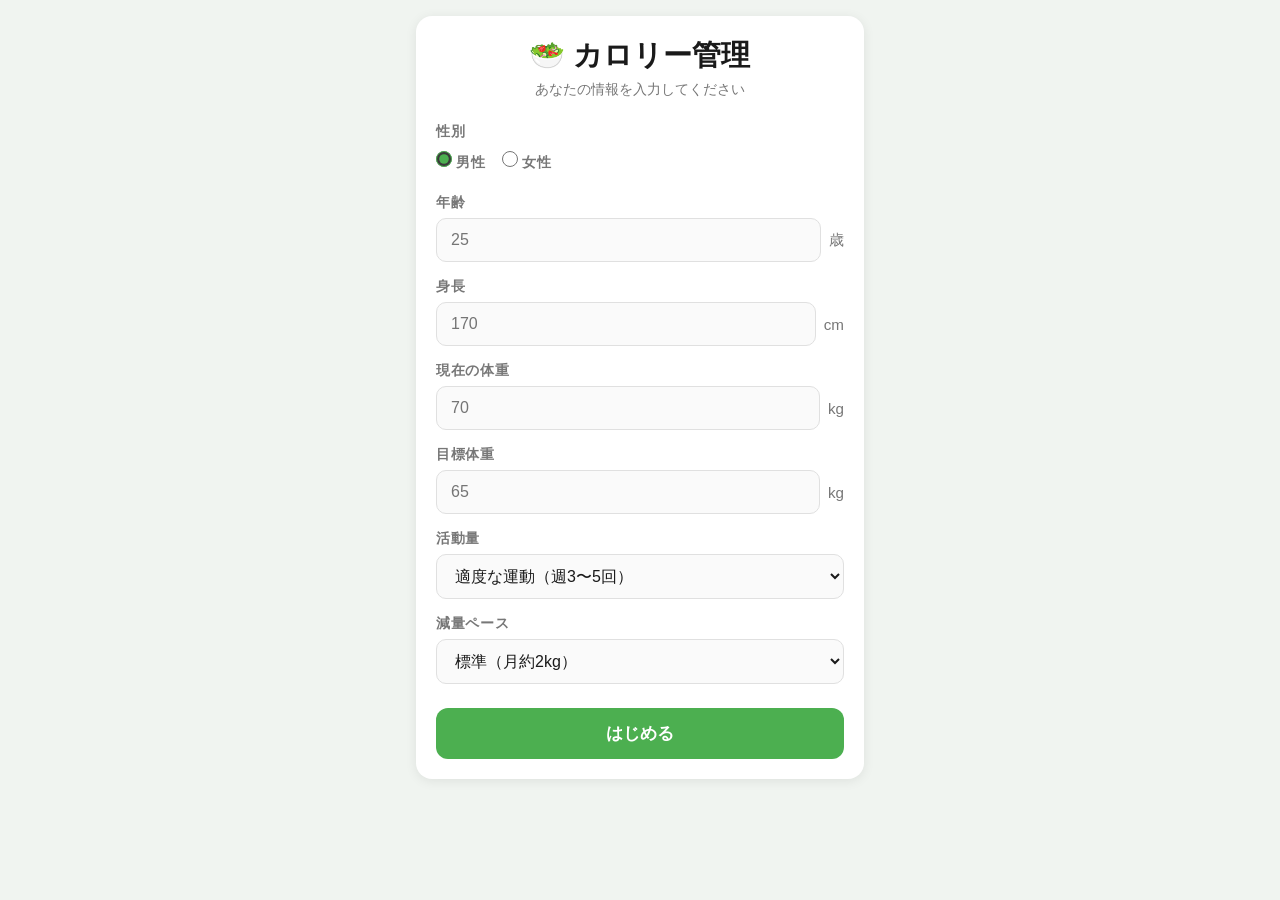
==== index.html @ c8dc1de4 "Initial commit: カロリー管理ツール Phase 1" ====
<!DOCTYPE html>
<html lang="ja">
<head>
  <meta charset="UTF-8" />
  <meta name="viewport" content="width=device-width, initial-scale=1.0" />
  <title>カロリー管理ツール | 目標体重まで賢く食べる</title>
  <meta name="description" content="身長・体重・目標を入力するだけで、今日食べていいカロリーをリアルタイム管理。PFCバランスも確認できる無料ツール。" />
  <link rel="stylesheet" href="style.css" />
</head>
<body>

  <!-- ========== プロフィール設定画面 ========== -->
  <div id="screen-profile" class="screen active">
    <div class="card">
      <h1 class="logo">🥗 カロリー管理</h1>
      <p class="sub">あなたの情報を入力してください</p>

      <div class="form-group">
        <label>性別</label>
        <div class="radio-group">
          <label class="radio-label"><input type="radio" name="gender" value="male" checked /> 男性</label>
          <label class="radio-label"><input type="radio" name="gender" value="female" /> 女性</label>
        </div>
      </div>

      <div class="form-group">
        <label for="age">年齢</label>
        <div class="input-unit"><input type="number" id="age" placeholder="25" min="10" max="100" /><span>歳</span></div>
      </div>

      <div class="form-group">
        <label for="height">身長</label>
        <div class="input-unit"><input type="number" id="height" placeholder="170" min="100" max="250" /><span>cm</span></div>
      </div>

      <div class="form-group">
        <label for="weight">現在の体重</label>
        <div class="input-unit"><input type="number" id="weight" placeholder="70" min="20" max="300" step="0.1" /><span>kg</span></div>
      </div>

      <div class="form-group">
        <label for="target-weight">目標体重</label>
        <div class="input-unit"><input type="number" id="target-weight" placeholder="65" min="20" max="300" step="0.1" /><span>kg</span></div>
      </div>

      <div class="form-group">
        <label for="activity">活動量</label>
        <select id="activity">
          <option value="1.2">ほぼ動かない（デスクワーク中心）</option>
          <option value="1.375">軽い運動（週1〜2回）</option>
          <option value="1.55" selected>適度な運動（週3〜5回）</option>
          <option value="1.725">激しい運動（週6〜7回）</option>
        </select>
      </div>

      <div class="form-group">
        <label for="loss-speed">減量ペース</label>
        <select id="loss-speed">
          <option value="250">ゆっくり（月約1kg）</option>
          <option value="500" selected>標準（月約2kg）</option>
          <option value="750">速め（月約3kg）</option>
        </select>
      </div>

      <button class="btn-primary" onclick="saveProfile()">はじめる</button>
    </div>
  </div>

  <!-- ========== メイン画面 ========== -->
  <div id="screen-main" class="screen">

    <header class="app-header">
      <h1 class="logo-small">🥗 カロリー管理</h1>
      <button class="btn-icon" onclick="showScreen('screen-profile')" title="プロフィール編集">⚙️</button>
    </header>

    <!-- 日付ナビ -->
    <div class="date-nav">
      <button onclick="changeDate(-1)">‹</button>
      <span id="display-date"></span>
      <button onclick="changeDate(1)">›</button>
    </div>

    <!-- カロリーサマリー -->
    <div class="card summary-card">
      <div class="calorie-ring-wrapper">
        <svg class="calorie-ring" viewBox="0 0 120 120">
          <circle class="ring-bg" cx="60" cy="60" r="50" />
          <circle class="ring-fill" id="ring-fill" cx="60" cy="60" r="50" />
        </svg>
        <div class="ring-text">
          <div id="remaining-kcal" class="ring-main">--</div>
          <div class="ring-label">残りkcal</div>
        </div>
      </div>

      <div class="calorie-stats">
        <div class="stat">
          <div class="stat-label">目標</div>
          <div class="stat-value" id="stat-target">--</div>
        </div>
        <div class="stat">
          <div class="stat-label">摂取済み</div>
          <div class="stat-value" id="stat-consumed">--</div>
        </div>
        <div class="stat">
          <div class="stat-label">残り</div>
          <div class="stat-value" id="stat-remaining">--</div>
        </div>
      </div>

      <div id="calorie-message" class="calorie-message"></div>
    </div>

    <!-- PFCバランス -->
    <div class="card">
      <h2 class="section-title">PFCバランス</h2>
      <div class="pfc-bars">
        <div class="pfc-item">
          <div class="pfc-label"><span class="pfc-dot protein"></span>タンパク質</div>
          <div class="pfc-bar-wrap"><div class="pfc-bar protein-bar" id="bar-p"></div></div>
          <div class="pfc-value" id="val-p">0g</div>
        </div>
        <div class="pfc-item">
          <div class="pfc-label"><span class="pfc-dot fat"></span>脂質</div>
          <div class="pfc-bar-wrap"><div class="pfc-bar fat-bar" id="bar-f"></div></div>
          <div class="pfc-value" id="val-f">0g</div>
        </div>
        <div class="pfc-item">
          <div class="pfc-label"><span class="pfc-dot carb"></span>炭水化物</div>
          <div class="pfc-bar-wrap"><div class="pfc-bar carb-bar" id="bar-c"></div></div>
          <div class="pfc-value" id="val-c">0g</div>
        </div>
      </div>
    </div>

    <!-- 目標まであと -->
    <div class="card goal-card">
      <h2 class="section-title">目標まで</h2>
      <div class="goal-stats">
        <div class="goal-item">
          <div class="goal-value" id="goal-diff">--</div>
          <div class="goal-label">あと何kg</div>
        </div>
        <div class="goal-item">
          <div class="goal-value" id="goal-days">--</div>
          <div class="goal-label">達成予想日数</div>
        </div>
        <div class="goal-item">
          <div class="goal-value" id="goal-date">--</div>
          <div class="goal-label">達成予想日</div>
        </div>
      </div>
    </div>

    <!-- 食事ログ -->
    <div class="card">
      <h2 class="section-title">今日の食事</h2>
      <div id="meal-list" class="meal-list"></div>
      <button class="btn-add" onclick="showScreen('screen-add')">＋ 食事を追加</button>
    </div>

  </div>

  <!-- ========== 食事追加画面 ========== -->
  <div id="screen-add" class="screen">
    <div class="card">
      <div class="screen-header">
        <button class="btn-back" onclick="showScreen('screen-main')">← 戻る</button>
        <h2>食事を追加</h2>
      </div>

      <div class="form-group">
        <label for="meal-name">食事名</label>
        <input type="text" id="meal-name" placeholder="例：ご飯150g、鶏むね肉100g" />
      </div>

      <div class="quick-foods">
        <p class="quick-label">よく使う食品（タップで自動入力）</p>
        <div class="quick-grid" id="quick-grid"></div>
      </div>

      <div class="form-group">
        <label for="meal-kcal">カロリー（kcal）</label>
        <input type="number" id="meal-kcal" placeholder="例：300" min="0" />
      </div>

      <div class="pfc-inputs">
        <div class="form-group">
          <label for="meal-p">タンパク質（g）</label>
          <input type="number" id="meal-p" placeholder="0" min="0" step="0.1" />
        </div>
        <div class="form-group">
          <label for="meal-f">脂質（g）</label>
          <input type="number" id="meal-f" placeholder="0" min="0" step="0.1" />
        </div>
        <div class="form-group">
          <label for="meal-c">炭水化物（g）</label>
          <input type="number" id="meal-c" placeholder="0" min="0" step="0.1" />
        </div>
      </div>

      <div class="form-group">
        <label for="meal-timing">食事タイミング</label>
        <select id="meal-timing">
          <option value="朝食">朝食</option>
          <option value="昼食" selected>昼食</option>
          <option value="夕食">夕食</option>
          <option value="間食">間食</option>
        </select>
      </div>

      <button class="btn-primary" onclick="addMeal()">追加する</button>
    </div>
  </div>

  <script src="app.js"></script>
</body>
</html>
---- style.css ----
/* ===== リセット・基本 ===== */
*, *::before, *::after { box-sizing: border-box; margin: 0; padding: 0; }

:root {
  --primary: #4CAF50;
  --primary-dark: #388E3C;
  --danger: #F44336;
  --warning: #FF9800;
  --bg: #f0f4f0;
  --card: #ffffff;
  --text: #1a1a1a;
  --muted: #777;
  --border: #e0e0e0;
  --protein: #3b82f6;
  --fat: #f59e0b;
  --carb: #10b981;
  --radius: 16px;
  --shadow: 0 2px 12px rgba(0,0,0,0.08);
}

body {
  font-family: -apple-system, BlinkMacSystemFont, 'Hiragino Sans', 'Hiragino Kaku Gothic ProN', sans-serif;
  background: var(--bg);
  color: var(--text);
  min-height: 100vh;
  padding-bottom: 40px;
}

/* ===== スクリーン切り替え ===== */
.screen { display: none; max-width: 480px; margin: 0 auto; padding: 16px; }
.screen.active { display: block; }

/* ===== カード ===== */
.card {
  background: var(--card);
  border-radius: var(--radius);
  padding: 20px;
  margin-bottom: 16px;
  box-shadow: var(--shadow);
}

/* ===== ロゴ ===== */
.logo {
  font-size: 1.8rem;
  font-weight: 700;
  text-align: center;
  margin-bottom: 4px;
}
.sub {
  text-align: center;
  color: var(--muted);
  font-size: 0.9rem;
  margin-bottom: 24px;
}
.logo-small {
  font-size: 1.2rem;
  font-weight: 700;
}

/* ===== ヘッダー ===== */
.app-header {
  display: flex;
  justify-content: space-between;
  align-items: center;
  padding: 16px 16px 0;
  max-width: 480px;
  margin: 0 auto;
}
.btn-icon {
  background: none;
  border: none;
  font-size: 1.4rem;
  cursor: pointer;
  padding: 4px;
}

/* ===== 日付ナビ ===== */
.date-nav {
  display: flex;
  justify-content: center;
  align-items: center;
  gap: 16px;
  padding: 12px 0 4px;
  font-weight: 600;
  font-size: 1rem;
}
.date-nav button {
  background: none;
  border: none;
  font-size: 1.6rem;
  cursor: pointer;
  color: var(--primary);
  line-height: 1;
  padding: 0 4px;
}

/* ===== フォーム ===== */
.form-group { margin-bottom: 16px; }
.form-group label {
  display: block;
  font-size: 0.85rem;
  font-weight: 600;
  color: var(--muted);
  margin-bottom: 6px;
  text-transform: uppercase;
  letter-spacing: 0.05em;
}
.form-group input,
.form-group select {
  width: 100%;
  padding: 12px 14px;
  border: 1.5px solid var(--border);
  border-radius: 10px;
  font-size: 1rem;
  transition: border-color 0.2s;
  background: #fafafa;
  color: var(--text);
}
.form-group input:focus,
.form-group select:focus {
  outline: none;
  border-color: var(--primary);
  background: #fff;
}
.input-unit {
  display: flex;
  align-items: center;
  gap: 8px;
}
.input-unit input { flex: 1; }
.input-unit span { color: var(--muted); font-size: 0.95rem; white-space: nowrap; }

.radio-group { display: flex; gap: 16px; padding-top: 4px; }
.radio-label {
  display: flex;
  align-items: center;
  gap: 6px;
  cursor: pointer;
  font-size: 1rem;
}
.radio-label input { accent-color: var(--primary); width: 16px; height: 16px; }

/* ===== ボタン ===== */
.btn-primary {
  width: 100%;
  padding: 14px;
  background: var(--primary);
  color: white;
  border: none;
  border-radius: 12px;
  font-size: 1.05rem;
  font-weight: 700;
  cursor: pointer;
  margin-top: 8px;
  transition: background 0.2s, transform 0.1s;
}
.btn-primary:hover { background: var(--primary-dark); }
.btn-primary:active { transform: scale(0.98); }

.btn-add {
  width: 100%;
  padding: 12px;
  background: none;
  border: 2px dashed var(--primary);
  border-radius: 12px;
  color: var(--primary);
  font-size: 1rem;
  font-weight: 600;
  cursor: pointer;
  margin-top: 8px;
  transition: background 0.2s;
}
.btn-add:hover { background: #f0faf0; }

.btn-back {
  background: none;
  border: none;
  color: var(--primary);
  font-size: 1rem;
  font-weight: 600;
  cursor: pointer;
  padding: 0;
}

/* ===== カロリーリング ===== */
.summary-card { text-align: center; }

.calorie-ring-wrapper {
  position: relative;
  width: 160px;
  height: 160px;
  margin: 0 auto 20px;
}
.calorie-ring { transform: rotate(-90deg); }
.ring-bg {
  fill: none;
  stroke: #e8f5e9;
  stroke-width: 12;
}
.ring-fill {
  fill: none;
  stroke: var(--primary);
  stroke-width: 12;
  stroke-linecap: round;
  stroke-dasharray: 314;
  stroke-dashoffset: 314;
  transition: stroke-dashoffset 0.6s ease, stroke 0.3s;
}
.ring-text {
  position: absolute;
  top: 50%;
  left: 50%;
  transform: translate(-50%, -50%);
  text-align: center;
}
.ring-main {
  font-size: 1.8rem;
  font-weight: 800;
  line-height: 1;
}
.ring-label {
  font-size: 0.75rem;
  color: var(--muted);
  margin-top: 2px;
}

.calorie-stats {
  display: flex;
  justify-content: space-around;
  margin-bottom: 16px;
}
.stat { text-align: center; }
.stat-label { font-size: 0.75rem; color: var(--muted); }
.stat-value { font-size: 1.1rem; font-weight: 700; margin-top: 2px; }

.calorie-message {
  padding: 10px 16px;
  border-radius: 10px;
  font-size: 0.9rem;
  font-weight: 600;
  display: none;
}
.calorie-message.ok { background: #e8f5e9; color: #2e7d32; display: block; }
.calorie-message.warn { background: #fff3e0; color: #e65100; display: block; }
.calorie-message.over { background: #ffebee; color: #c62828; display: block; }

/* ===== PFCバー ===== */
.section-title {
  font-size: 1rem;
  font-weight: 700;
  margin-bottom: 16px;
  color: var(--text);
}
.pfc-bars { display: flex; flex-direction: column; gap: 12px; }
.pfc-item { display: flex; align-items: center; gap: 10px; }
.pfc-label {
  display: flex;
  align-items: center;
  gap: 6px;
  font-size: 0.85rem;
  width: 80px;
  flex-shrink: 0;
}
.pfc-dot {
  width: 10px;
  height: 10px;
  border-radius: 50%;
  flex-shrink: 0;
}
.pfc-dot.protein { background: var(--protein); }
.pfc-dot.fat { background: var(--fat); }
.pfc-dot.carb { background: var(--carb); }

.pfc-bar-wrap {
  flex: 1;
  background: #f0f0f0;
  border-radius: 999px;
  height: 10px;
  overflow: hidden;
}
.pfc-bar {
  height: 100%;
  border-radius: 999px;
  width: 0%;
  transition: width 0.5s ease;
}
.protein-bar { background: var(--protein); }
.fat-bar { background: var(--fat); }
.carb-bar { background: var(--carb); }
.pfc-value { font-size: 0.85rem; font-weight: 600; width: 36px; text-align: right; }

/* ===== 目標カード ===== */
.goal-stats {
  display: flex;
  justify-content: space-around;
  text-align: center;
}
.goal-value { font-size: 1.4rem; font-weight: 800; color: var(--primary); }
.goal-label { font-size: 0.75rem; color: var(--muted); margin-top: 4px; }

/* ===== 食事リスト ===== */
.meal-list { display: flex; flex-direction: column; gap: 10px; margin-bottom: 4px; }
.meal-item {
  display: flex;
  align-items: center;
  justify-content: space-between;
  padding: 12px 14px;
  background: #f8fdf8;
  border-radius: 10px;
  border: 1px solid #e8f5e9;
}
.meal-info { flex: 1; }
.meal-name-text { font-weight: 600; font-size: 0.95rem; }
.meal-timing-badge {
  display: inline-block;
  font-size: 0.7rem;
  padding: 2px 8px;
  border-radius: 999px;
  background: var(--primary);
  color: white;
  margin-left: 6px;
  font-weight: 600;
}
.meal-pfc { font-size: 0.75rem; color: var(--muted); margin-top: 3px; }
.meal-kcal { font-weight: 800; font-size: 1rem; color: var(--primary); white-space: nowrap; }
.meal-delete {
  background: none;
  border: none;
  color: #ccc;
  font-size: 1.1rem;
  cursor: pointer;
  padding: 0 0 0 10px;
  transition: color 0.2s;
}
.meal-delete:hover { color: var(--danger); }

.no-meal {
  text-align: center;
  color: var(--muted);
  font-size: 0.9rem;
  padding: 20px 0;
}

/* ===== クイック食品 ===== */
.quick-label {
  font-size: 0.8rem;
  color: var(--muted);
  margin-bottom: 8px;
  font-weight: 600;
}
.quick-grid {
  display: flex;
  flex-wrap: wrap;
  gap: 6px;
  margin-bottom: 16px;
}
.quick-btn {
  padding: 6px 12px;
  background: #f0faf0;
  border: 1.5px solid var(--primary);
  border-radius: 999px;
  font-size: 0.8rem;
  color: var(--primary);
  font-weight: 600;
  cursor: pointer;
  transition: background 0.2s;
}
.quick-btn:hover { background: var(--primary); color: white; }

/* ===== PFC入力グリッド ===== */
.pfc-inputs { display: grid; grid-template-columns: 1fr 1fr 1fr; gap: 10px; }

/* ===== 画面ヘッダー ===== */
.screen-header {
  display: flex;
  align-items: center;
  gap: 12px;
  margin-bottom: 20px;
}
.screen-header h2 { font-size: 1.1rem; }
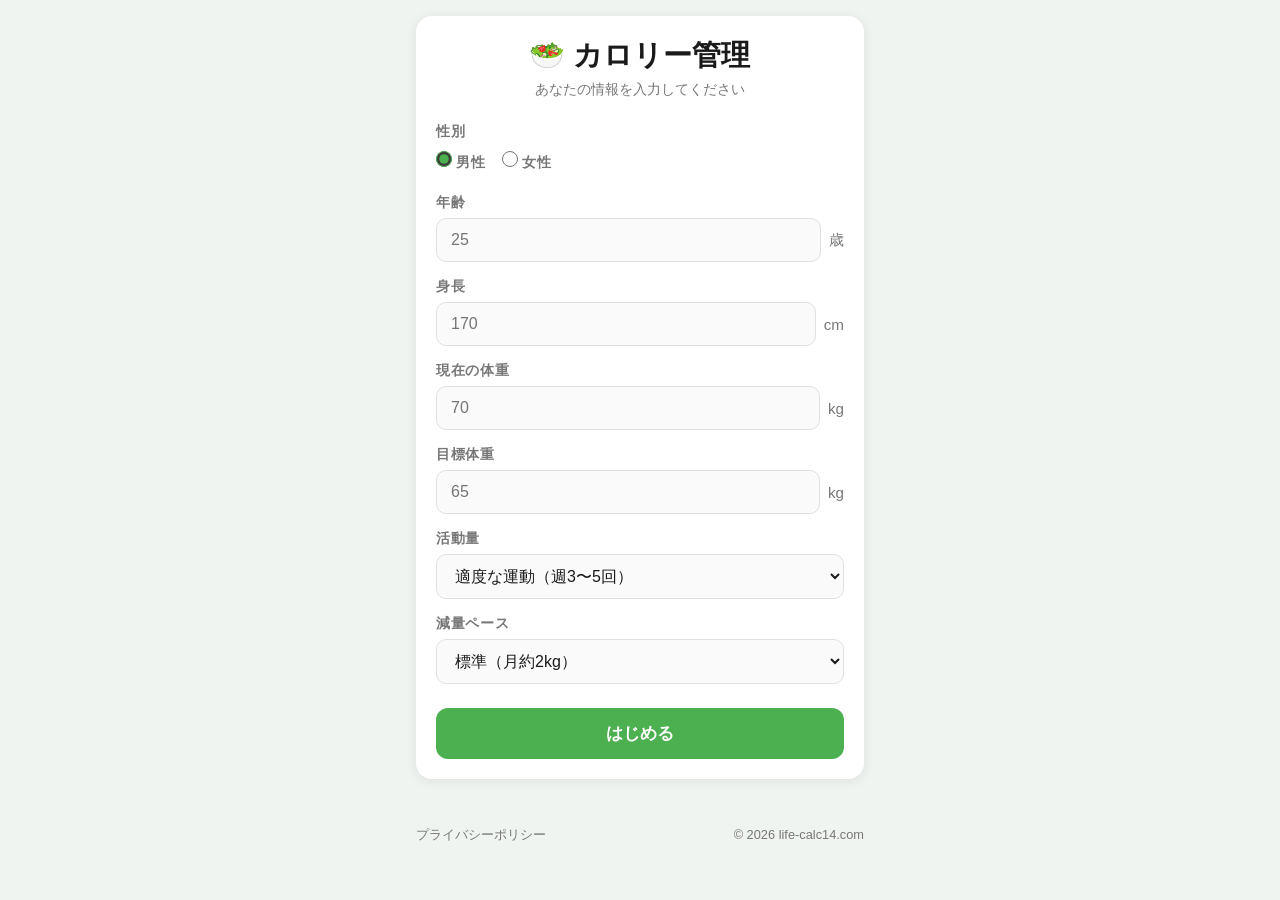
==== commit c301b704: "Add privacy policy page and footer" ====
--- a/index.html
+++ b/index.html
@@ -214,6 +214,11 @@
     </div>
   </div>
 
+  <footer class="site-footer">
+    <a href="/privacy.html">プライバシーポリシー</a>
+    <span>© 2026 life-calc14.com</span>
+  </footer>
+
   <script src="app.js"></script>
 </body>
 </html>
--- a/style.css
+++ b/style.css
@@ -370,6 +370,19 @@
 /* ===== PFC入力グリッド ===== */
 .pfc-inputs { display: grid; grid-template-columns: 1fr 1fr 1fr; gap: 10px; }
 
+/* ===== フッター ===== */
+.site-footer {
+  max-width: 480px;
+  margin: 0 auto;
+  padding: 16px;
+  display: flex;
+  justify-content: space-between;
+  font-size: 0.8rem;
+  color: var(--muted);
+}
+.site-footer a { color: var(--muted); text-decoration: none; }
+.site-footer a:hover { text-decoration: underline; }
+
 /* ===== 画面ヘッダー ===== */
 .screen-header {
   display: flex;
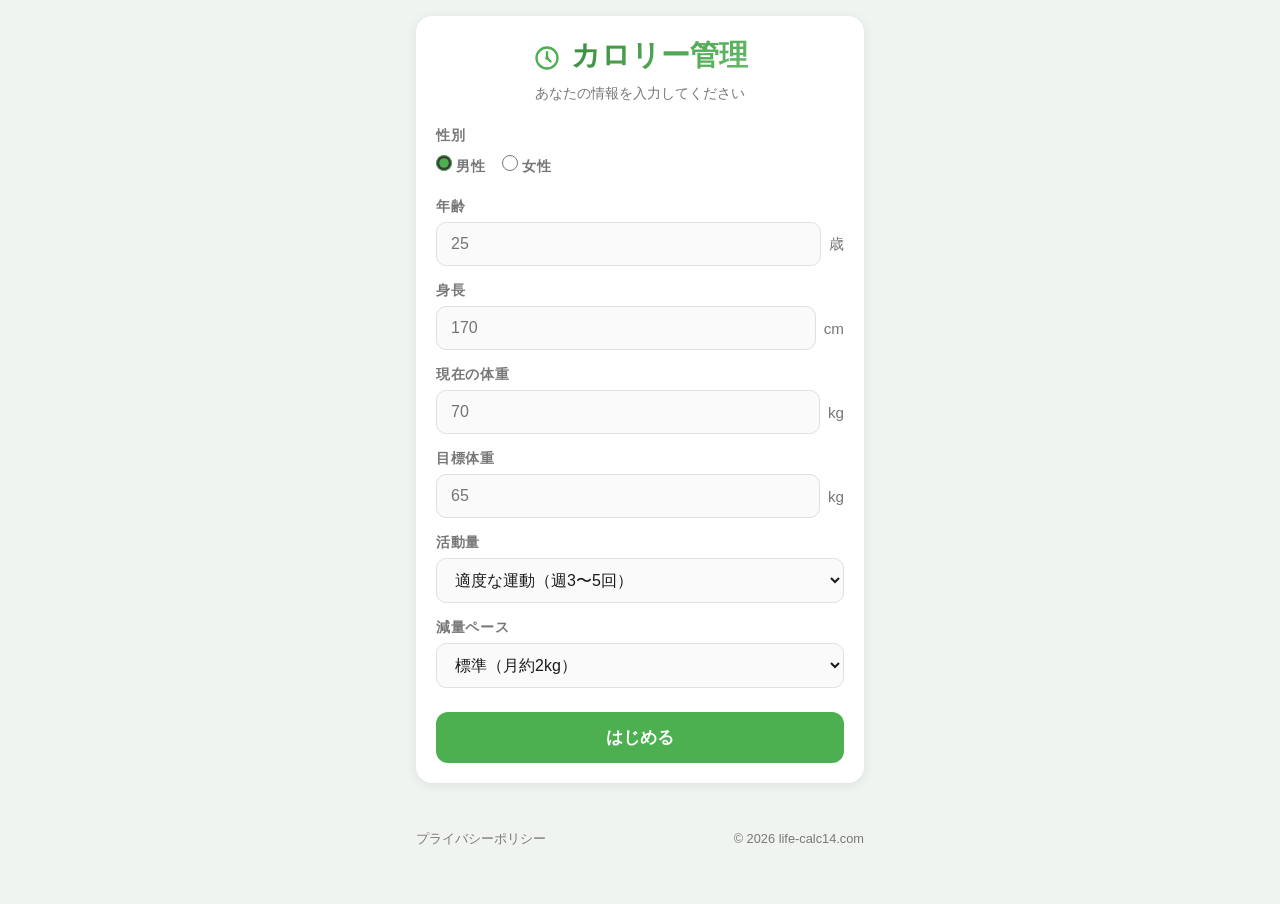
==== commit aa234f69: "Add FIRE calculator and replace emojis with SVG icons - Add fire.html: FIRE計算機（4%ルール、資産推移チャート、積立シミュレ" ====
--- a/index.html
+++ b/index.html
@@ -6,13 +6,29 @@
   <title>カロリー管理ツール | 目標体重まで賢く食べる</title>
   <meta name="description" content="身長・体重・目標を入力するだけで、今日食べていいカロリーをリアルタイム管理。PFCバランスも確認できる無料ツール。" />
   <link rel="stylesheet" href="style.css" />
+  <script async src="https://www.googletagmanager.com/gtag/js?id=G-09VDQ8K3P7"></script>
+  <script>
+    window.dataLayer = window.dataLayer || [];
+    function gtag(){dataLayer.push(arguments);}
+    gtag('js', new Date());
+    gtag('config', 'G-09VDQ8K3P7');
+  </script>
+  <script async src="https://pagead2.googlesyndication.com/pagead/js/adsbygoogle.js?client=ca-pub-2695760144989493"
+     crossorigin="anonymous"></script>
 </head>
 <body>
 
   <!-- ========== プロフィール設定画面 ========== -->
   <div id="screen-profile" class="screen active">
     <div class="card">
-      <h1 class="logo">🥗 カロリー管理</h1>
+      <div style="display:flex;align-items:center;justify-content:center;gap:10px;margin-bottom:4px;">
+        <svg width="28" height="28" viewBox="0 0 24 24" fill="none" xmlns="http://www.w3.org/2000/svg">
+          <circle cx="12" cy="12" r="9" stroke="#4CAF50" stroke-width="2"/>
+          <path d="M12 7 v5 l3 3" stroke="#4CAF50" stroke-width="2" stroke-linecap="round" stroke-linejoin="round"/>
+          <circle cx="12" cy="12" r="1.5" fill="#4CAF50"/>
+        </svg>
+        <h1 class="logo" style="background:linear-gradient(135deg,#388E3C,#66BB6A);-webkit-background-clip:text;-webkit-text-fill-color:transparent;background-clip:text;">カロリー管理</h1>
+      </div>
       <p class="sub">あなたの情報を入力してください</p>
 
       <div class="form-group">
@@ -70,8 +86,13 @@
   <div id="screen-main" class="screen">
 
     <header class="app-header">
-      <h1 class="logo-small">🥗 カロリー管理</h1>
-      <button class="btn-icon" onclick="showScreen('screen-profile')" title="プロフィール編集">⚙️</button>
+      <h1 class="logo-small" style="background:linear-gradient(135deg,#388E3C,#66BB6A);-webkit-background-clip:text;-webkit-text-fill-color:transparent;background-clip:text;">カロリー管理</h1>
+      <button class="btn-icon" onclick="showScreen('screen-profile')" title="プロフィール編集">
+        <svg width="22" height="22" viewBox="0 0 24 24" fill="none" xmlns="http://www.w3.org/2000/svg">
+          <circle cx="12" cy="12" r="3" stroke="#777" stroke-width="2"/>
+          <path d="M12 2v2M12 20v2M4.22 4.22l1.42 1.42M18.36 18.36l1.42 1.42M2 12h2M20 12h2M4.22 19.78l1.42-1.42M18.36 5.64l1.42-1.42" stroke="#777" stroke-width="2" stroke-linecap="round"/>
+        </svg>
+      </button>
     </header>
 
     <!-- 日付ナビ -->
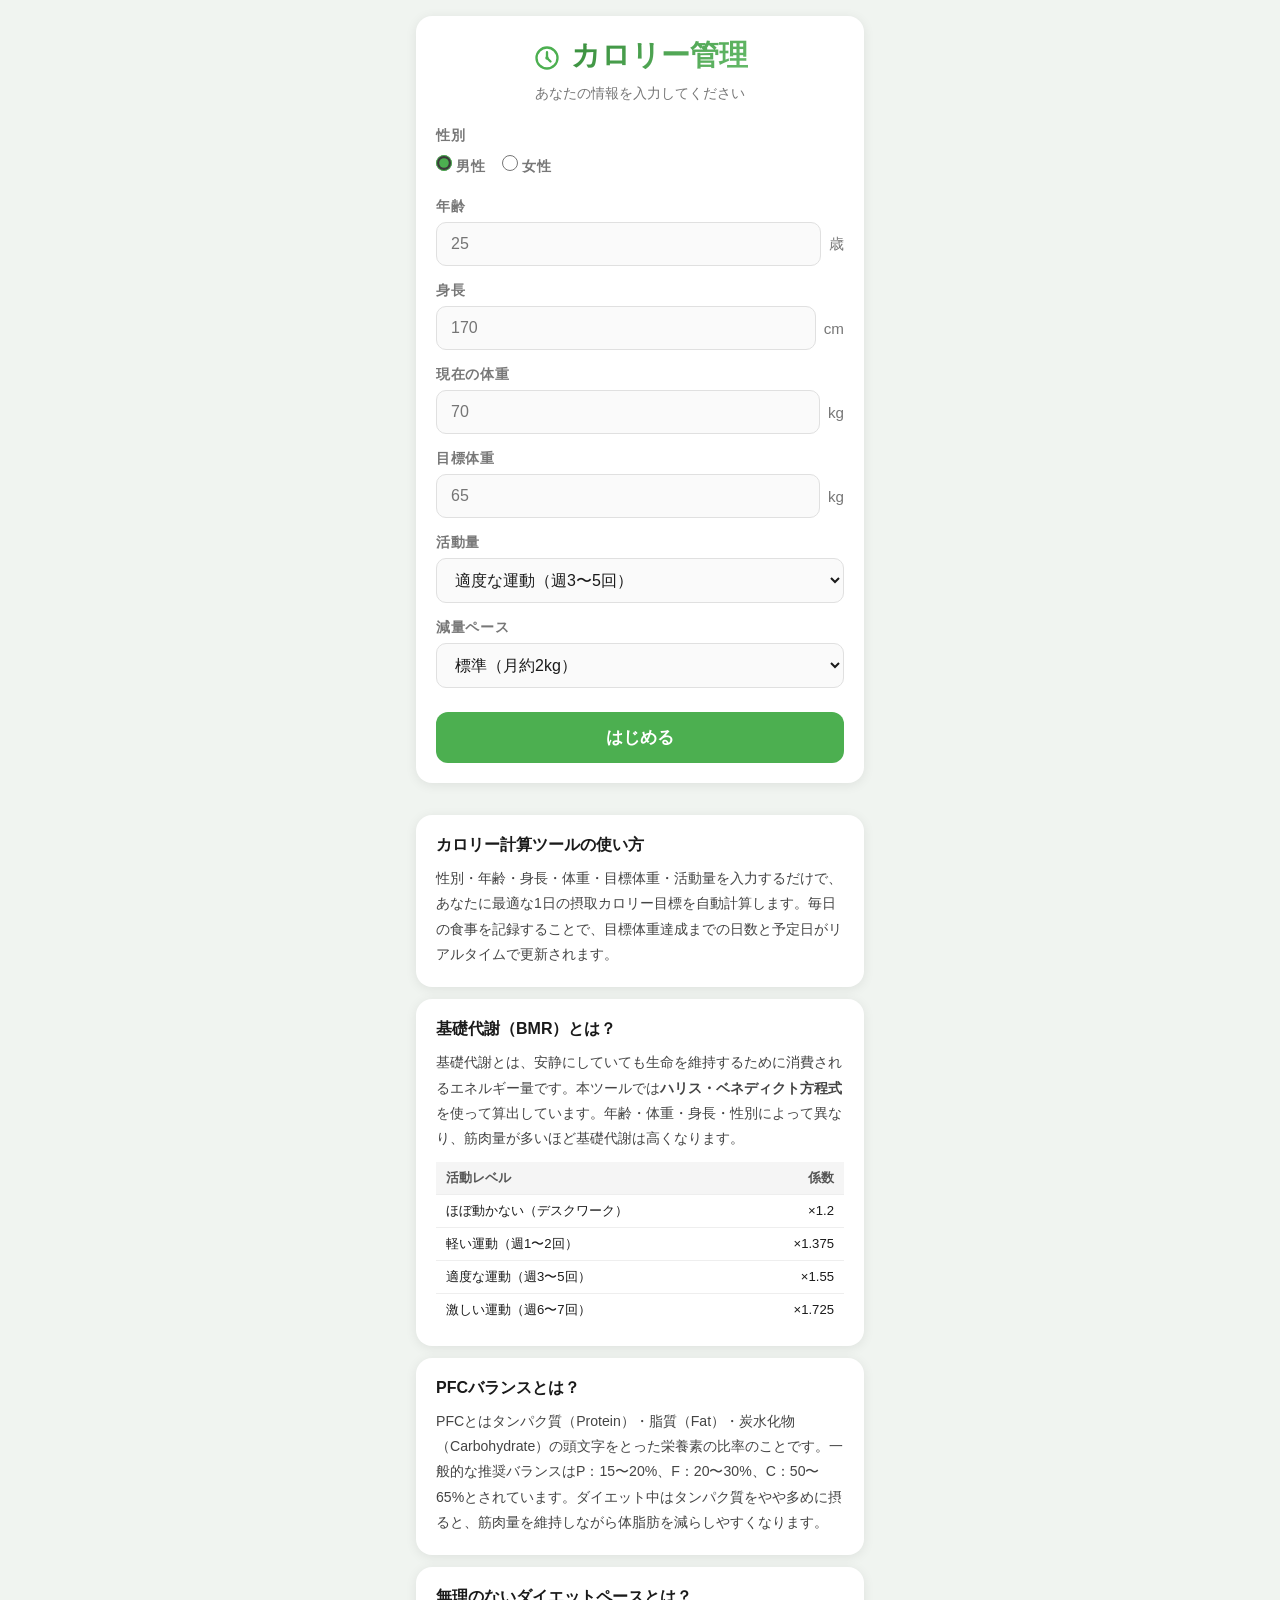
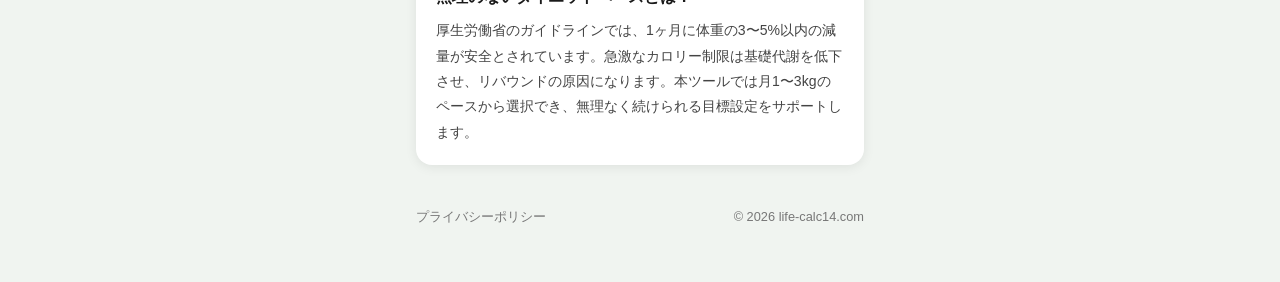
==== commit 4c5fea01: "Add explanatory content sections to all tool pages for AdSense reapplication Co-Authored-By: Claude " ====
--- a/index.html
+++ b/index.html
@@ -235,6 +235,38 @@
     </div>
   </div>
 
+  <!-- コンテンツ説明セクション -->
+  <div style="max-width:480px;margin:0 auto;padding:0 16px 16px;">
+    <div class="card" style="margin-bottom:12px;">
+      <h2 style="font-size:1rem;font-weight:700;margin-bottom:10px;">カロリー計算ツールの使い方</h2>
+      <p style="font-size:0.88rem;line-height:1.8;color:#444;">性別・年齢・身長・体重・目標体重・活動量を入力するだけで、あなたに最適な1日の摂取カロリー目標を自動計算します。毎日の食事を記録することで、目標体重達成までの日数と予定日がリアルタイムで更新されます。</p>
+    </div>
+
+    <div class="card" style="margin-bottom:12px;">
+      <h2 style="font-size:1rem;font-weight:700;margin-bottom:10px;">基礎代謝（BMR）とは？</h2>
+      <p style="font-size:0.88rem;line-height:1.8;color:#444;">基礎代謝とは、安静にしていても生命を維持するために消費されるエネルギー量です。本ツールでは<strong>ハリス・ベネディクト方程式</strong>を使って算出しています。年齢・体重・身長・性別によって異なり、筋肉量が多いほど基礎代謝は高くなります。</p>
+      <table style="width:100%;border-collapse:collapse;margin-top:10px;font-size:0.82rem;">
+        <thead><tr style="background:#f5f5f5;"><th style="padding:7px 10px;text-align:left;color:#555;">活動レベル</th><th style="padding:7px 10px;text-align:right;color:#555;">係数</th></tr></thead>
+        <tbody>
+          <tr style="border-top:1px solid #eee;"><td style="padding:7px 10px;">ほぼ動かない（デスクワーク）</td><td style="padding:7px 10px;text-align:right;">×1.2</td></tr>
+          <tr style="border-top:1px solid #eee;"><td style="padding:7px 10px;">軽い運動（週1〜2回）</td><td style="padding:7px 10px;text-align:right;">×1.375</td></tr>
+          <tr style="border-top:1px solid #eee;"><td style="padding:7px 10px;">適度な運動（週3〜5回）</td><td style="padding:7px 10px;text-align:right;">×1.55</td></tr>
+          <tr style="border-top:1px solid #eee;"><td style="padding:7px 10px;">激しい運動（週6〜7回）</td><td style="padding:7px 10px;text-align:right;">×1.725</td></tr>
+        </tbody>
+      </table>
+    </div>
+
+    <div class="card" style="margin-bottom:12px;">
+      <h2 style="font-size:1rem;font-weight:700;margin-bottom:10px;">PFCバランスとは？</h2>
+      <p style="font-size:0.88rem;line-height:1.8;color:#444;">PFCとはタンパク質（Protein）・脂質（Fat）・炭水化物（Carbohydrate）の頭文字をとった栄養素の比率のことです。一般的な推奨バランスはP：15〜20%、F：20〜30%、C：50〜65%とされています。ダイエット中はタンパク質をやや多めに摂ると、筋肉量を維持しながら体脂肪を減らしやすくなります。</p>
+    </div>
+
+    <div class="card" style="margin-bottom:12px;">
+      <h2 style="font-size:1rem;font-weight:700;margin-bottom:10px;">無理のないダイエットペースとは？</h2>
+      <p style="font-size:0.88rem;line-height:1.8;color:#444;">厚生労働省のガイドラインでは、1ヶ月に体重の3〜5%以内の減量が安全とされています。急激なカロリー制限は基礎代謝を低下させ、リバウンドの原因になります。本ツールでは月1〜3kgのペースから選択でき、無理なく続けられる目標設定をサポートします。</p>
+    </div>
+  </div>
+
   <footer class="site-footer">
     <a href="/privacy.html">プライバシーポリシー</a>
     <span>© 2026 life-calc14.com</span>
